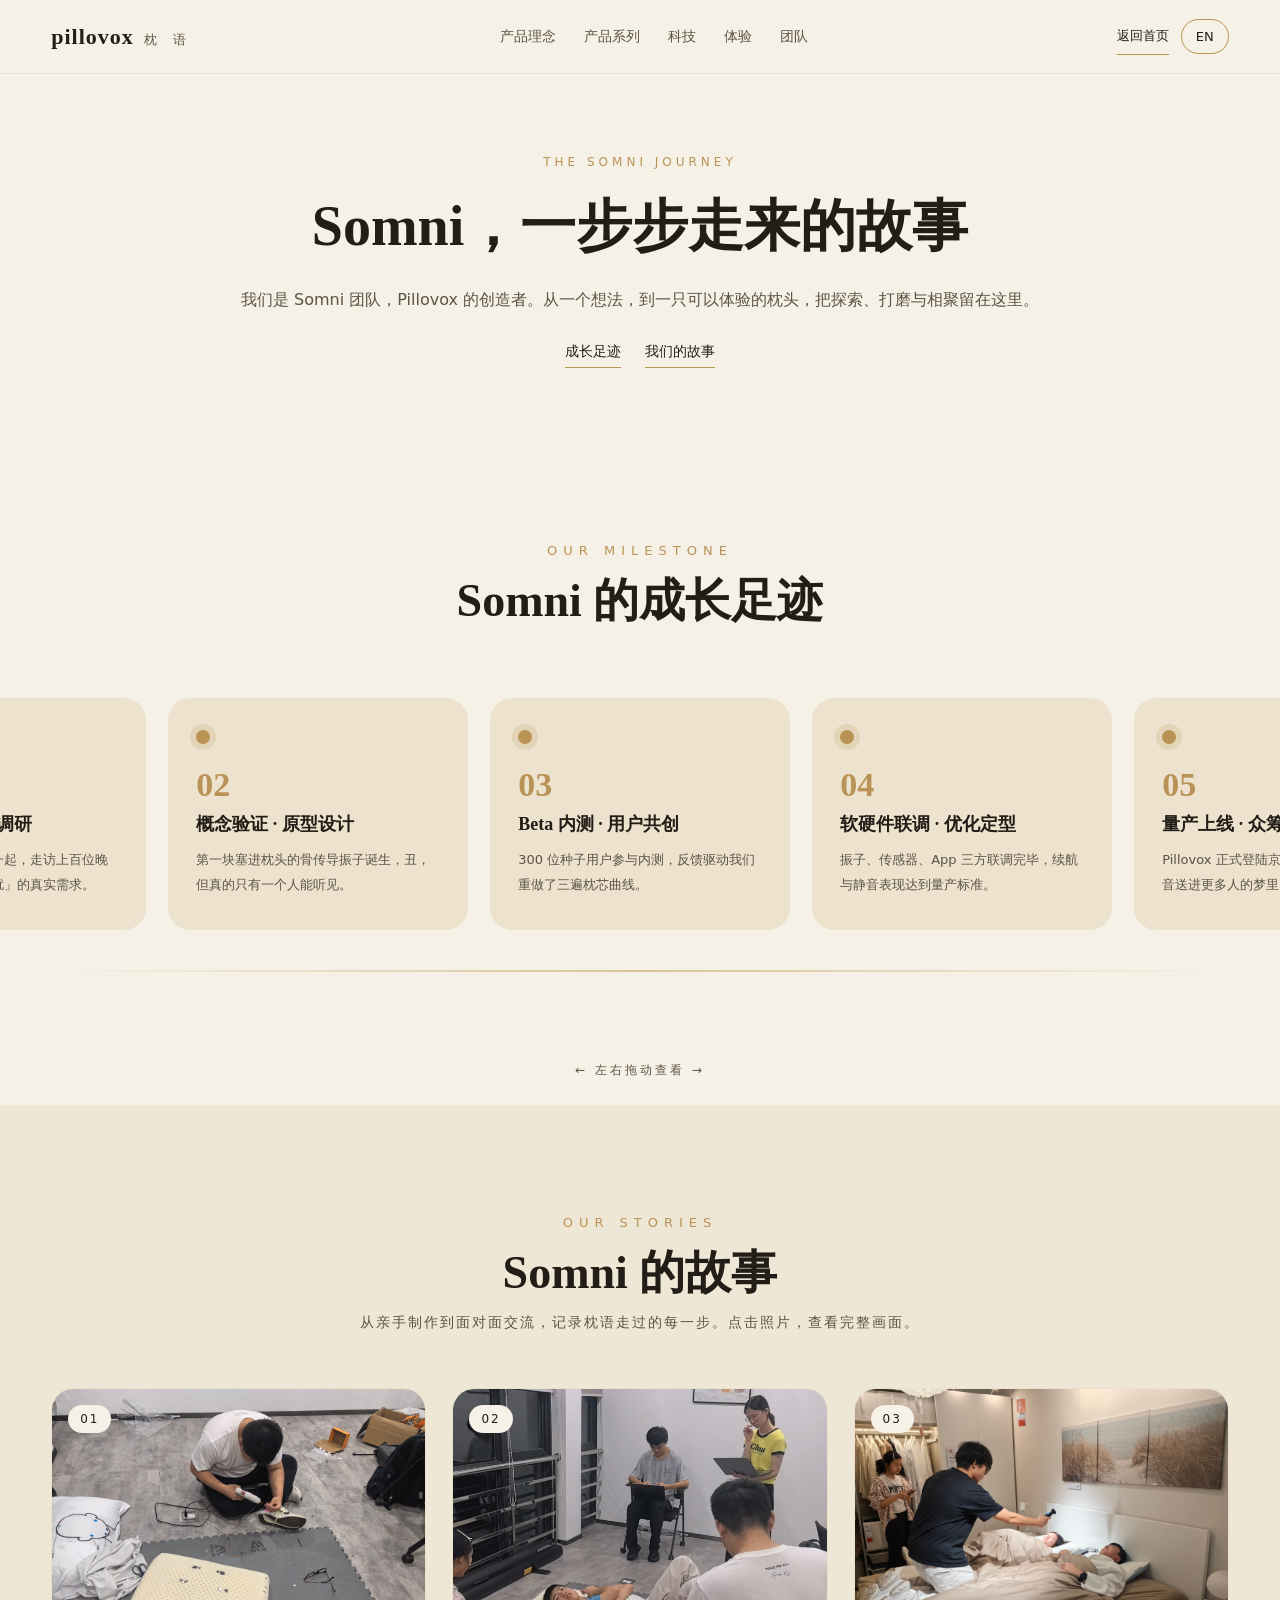
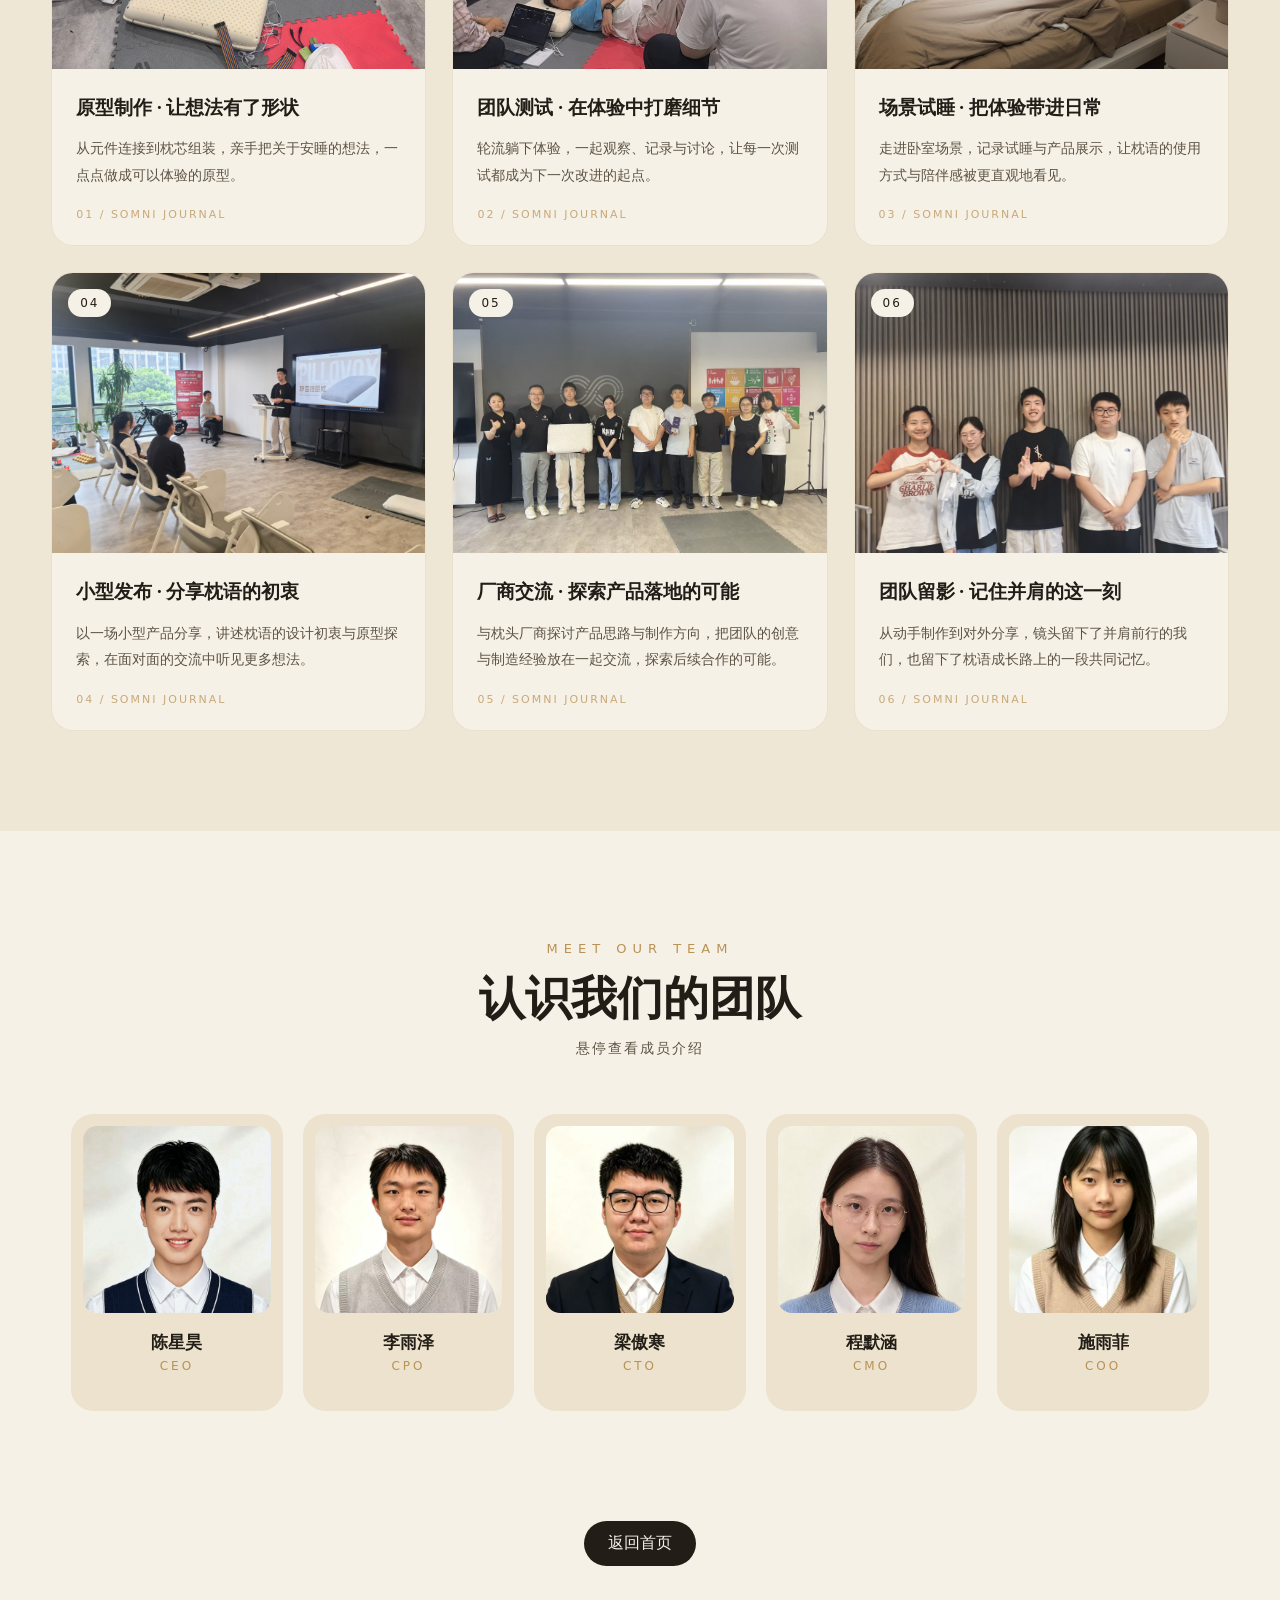
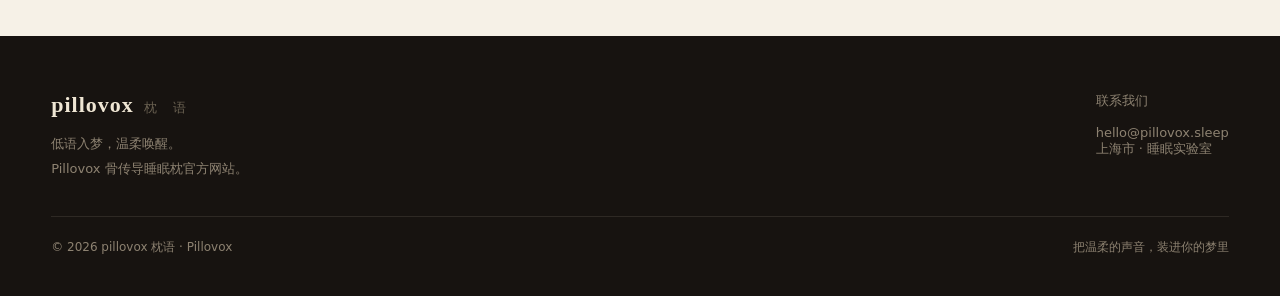
==== journey.html @ 97ce0f3c "Publish Pillovox product and team website" ====
<!DOCTYPE html>
<html lang="zh-CN"><head><meta charset="UTF-8"><meta name="viewport" content="width=device-width, initial-scale=1"><title>Somni 团队 · 团队故事</title><link rel="stylesheet" href="styles.css"></head>
<body class="journey-page" data-page="journey">
<nav id="nav"><a class="logo" href="index.html"><span class="en">pillovox</span><span class="cn">枕 语</span></a><div class="nav-links"><a href="index.html#brand">产品理念</a><a href="index.html#products">产品系列</a><a href="index.html#tech">科技</a><a href="index.html#steps">体验</a><a href="#team">团队</a></div><div class="nav-actions"><a class="journey-link" href="index.html">返回首页</a><button id="languageToggle" type="button" aria-label="Switch to English">EN</button></div></nav>
<main><header class="journey-intro"><div class="kicker">THE SOMNI JOURNEY</div><h1>Somni，一步步走来的故事</h1><p>我们是 Somni 团队，Pillovox 的创造者。从一个想法，到一只可以体验的枕头，把探索、打磨与相聚留在这里。</p><div class="journey-tabs"><a href="#milestones">成长足迹</a><a href="#story">我们的故事</a></div></header>
<section class="milestones" id="milestones">
  <div class="sec-head reveal">
    <div class="kicker">OUR MILESTONE</div>
    <h2>Somni 的成长足迹</h2>
  </div>
  <div class="ms-track" id="msTrack">
    <div class="ms-card reveal"><div class="dot"></div><div class="no">01</div><h3>团队成立 · 市场调研</h3><p>五个睡眠爱好者走到一起，走访上百位晚睡青年，验证「不打扰」的真实需求。</p></div>
    <div class="ms-card reveal d1"><div class="dot"></div><div class="no">02</div><h3>概念验证 · 原型设计</h3><p>第一块塞进枕头的骨传导振子诞生，丑，但真的只有一个人能听见。</p></div>
    <div class="ms-card reveal d2"><div class="dot"></div><div class="no">03</div><h3>Beta 内测 · 用户共创</h3><p>300 位种子用户参与内测，反馈驱动我们重做了三遍枕芯曲线。</p></div>
    <div class="ms-card reveal d3"><div class="dot"></div><div class="no">04</div><h3>软硬件联调 · 优化定型</h3><p>振子、传感器、App 三方联调完毕，续航与静音表现达到量产标准。</p></div>
    <div class="ms-card reveal d3"><div class="dot"></div><div class="no">05</div><h3>量产上线 · 众筹开启</h3><p>Pillovox 正式登陆京东众筹，把温柔的声音送进更多人的梦里。</p></div>
  </div>
  <div class="ms-line"></div>
  <div class="ms-hint">← 左右拖动查看 →</div>
</section>
<section class="story" id="story">
  <div class="sec-head reveal">
    <div class="kicker">OUR STORIES</div>
    <h2>Somni 的故事</h2>
    <div class="sub">从亲手制作到面对面交流，记录枕语走过的每一步。点击照片，查看完整画面。</div>
  </div>
  <div class="story-row"><figure class="story-card reveal" data-full="assets/stories/prototype.jpg" tabindex="0" role="button" aria-label="原型制作 · 让想法有了形状">
<div class="story-photo"><img src="assets/stories/prototype.jpg" alt="原型制作 · 让想法有了形状" loading="lazy" width="1200" height="900"><span class="story-number">01</span></div>
<figcaption><h3>原型制作 · 让想法有了形状</h3><p>从元件连接到枕芯组装，亲手把关于安睡的想法，一点点做成可以体验的原型。</p><small>01 / SOMNI JOURNAL</small></figcaption></figure>
<figure class="story-card reveal" data-full="assets/stories/testing.jpg" tabindex="0" role="button" aria-label="团队测试 · 在体验中打磨细节">
<div class="story-photo"><img src="assets/stories/testing.jpg" alt="团队测试 · 在体验中打磨细节" loading="lazy" width="1200" height="900"><span class="story-number">02</span></div>
<figcaption><h3>团队测试 · 在体验中打磨细节</h3><p>轮流躺下体验，一起观察、记录与讨论，让每一次测试都成为下一次改进的起点。</p><small>02 / SOMNI JOURNAL</small></figcaption></figure>
<figure class="story-card reveal" data-full="assets/stories/sleep-trial.jpg" tabindex="0" role="button" aria-label="场景试睡 · 把体验带进日常">
<div class="story-photo"><img src="assets/stories/sleep-trial.jpg" alt="场景试睡 · 把体验带进日常" loading="lazy" width="1200" height="900"><span class="story-number">03</span></div>
<figcaption><h3>场景试睡 · 把体验带进日常</h3><p>走进卧室场景，记录试睡与产品展示，让枕语的使用方式与陪伴感被更直观地看见。</p><small>03 / SOMNI JOURNAL</small></figcaption></figure>
<figure class="story-card reveal" data-full="assets/stories/showcase.jpg" tabindex="0" role="button" aria-label="小型发布 · 分享枕语的初衷">
<div class="story-photo"><img src="assets/stories/showcase.jpg" alt="小型发布 · 分享枕语的初衷" loading="lazy" width="1200" height="900"><span class="story-number">04</span></div>
<figcaption><h3>小型发布 · 分享枕语的初衷</h3><p>以一场小型产品分享，讲述枕语的设计初衷与原型探索，在面对面的交流中听见更多想法。</p><small>04 / SOMNI JOURNAL</small></figcaption></figure>
<figure class="story-card reveal" data-full="assets/stories/manufacturer.jpg" tabindex="0" role="button" aria-label="厂商交流 · 探索产品落地的可能">
<div class="story-photo"><img src="assets/stories/manufacturer.jpg" alt="厂商交流 · 探索产品落地的可能" loading="lazy" width="1200" height="900"><span class="story-number">05</span></div>
<figcaption><h3>厂商交流 · 探索产品落地的可能</h3><p>与枕头厂商探讨产品思路与制作方向，把团队的创意与制造经验放在一起交流，探索后续合作的可能。</p><small>05 / SOMNI JOURNAL</small></figcaption></figure>
<figure class="story-card reveal" data-full="assets/stories/together.jpg" tabindex="0" role="button" aria-label="团队留影 · 记住并肩的这一刻">
<div class="story-photo"><img src="assets/stories/together.jpg" alt="团队留影 · 记住并肩的这一刻" loading="lazy" width="1200" height="900"><span class="story-number">06</span></div>
<figcaption><h3>团队留影 · 记住并肩的这一刻</h3><p>从动手制作到对外分享，镜头留下了并肩前行的我们，也留下了枕语成长路上的一段共同记忆。</p><small>06 / SOMNI JOURNAL</small></figcaption></figure></div>
</section>
<section class="team" id="team">
  <div class="wrap">
    <div class="sec-head reveal">
      <div class="kicker">MEET OUR TEAM</div>
      <h2>认识我们的团队</h2>
      <div class="sub">悬停查看成员介绍</div>
    </div>
    <div class="team-grid">
      <div class="member reveal">
        <img class="avatar" src="assets/team/chen-xinghao.png" alt="陈星昊" width="400" height="400" loading="lazy">
        <h3>陈星昊</h3><div class="role">CEO</div>
        <div class="desc">连续创业者，资深「晚睡患者」。负责整体战略与融资，立志让全世界都能安心熬夜。</div>
      </div>
      <div class="member reveal d1">
        <img class="avatar" src="assets/team/li-yuze.jpg" alt="李雨泽" width="400" height="400" loading="lazy">
        <h3>李雨泽</h3><div class="role">CPO</div>
        <div class="desc">前声学实验室研究员，主导骨传导方案与产品结构，坚信「听不见的技术才是好技术」。</div>
      </div>
      <div class="member reveal d2">
        <img class="avatar" src="assets/team/liang-aohan.jpg" alt="梁傲寒" width="400" height="400" loading="lazy">
        <h3>梁傲寒</h3><div class="role">CTO</div>
        <div class="desc">全栈工程师，一人扛起初代 App 与嵌入式固件，把蓝牙延迟压进了 40ms。</div>
      </div>
      <div class="member reveal d2">
        <img class="avatar" src="assets/team/cheng-mohan.jpg" alt="程默涵" width="400" height="400" loading="lazy">
        <h3>程默涵</h3><div class="role">CMO</div>
        <div class="desc">品牌与增长负责人，擅长用故事打动人——「把温柔的声音装进你的梦里」就出自她手。</div>
      </div>
      <div class="member reveal d3">
        <img class="avatar" src="assets/team/shi-yufei.jpg" alt="施雨菲" width="400" height="400" loading="lazy">
        <h3>施雨菲</h3><div class="role">COO</div>
        <div class="desc">供应链老兵，负责量产与品控，确保每一只枕头都带着同样的温柔出厂。</div>
      </div>
    </div>
  </div>
</section>
<div class="journey-back"><a href="index.html">返回首页</a></div></main><footer>
  <div class="foot-grid">
    <div>
      <div class="logo"><span class="en">pillovox</span><span class="cn" style="color:#6b6252">枕 语</span></div>
      <p style="margin-top:14px;max-width:320px;line-height:1.9">低语入梦，温柔唤醒。<br>Pillovox 骨传导睡眠枕官方网站。</p>
    </div>
    <div>
      <p>联系我们<br><br>hello@pillovox.sleep<br>上海市 · 睡眠实验室</p>
    </div>
  </div>
  <div class="bar">
    <span>© 2026 pillovox 枕语 · Pillovox</span>
    <span>把温柔的声音，装进你的梦里</span>
  </div>
</footer><div class="lightbox" id="lightbox">
  <img id="lbImg" src="" alt="">
  <button class="close" id="lbClose">&times;</button>
</div>
<script src="journey.js"></script><script src="i18n.js"></script></body></html>
---- styles.css ----
:root{
  --cream:#f6f1e7;
  --cream-2:#efe7d6;
  --card:#ece2cd;
  --ink:#221d16;
  --ink-soft:#5c5344;
  --gold:#b99256;
  --gold-soft:#d8c39a;
  --radius:22px;
}
*{margin:0;padding:0;box-sizing:border-box}
html{scroll-behavior:smooth}
body{
  font-family:system-ui,'PingFang SC','Microsoft YaHei',sans-serif;
  background:var(--cream);
  color:var(--ink);
  overflow-x:hidden;
}
h1,h2,h3,.serif{font-family:'Noto Serif CJK SC','Songti SC',SimSun,Georgia,serif}
img{display:block;max-width:100%}
a{color:inherit;text-decoration:none}
button{font-family:inherit;cursor:pointer;border:none;background:none}

/* ---------- Nav ---------- */
nav{
  position:fixed;top:0;left:0;right:0;z-index:100;
  display:flex;align-items:center;justify-content:space-between;
  padding:18px 4vw;
  transition:background .4s,box-shadow .4s,padding .4s;
}
nav.scrolled{
  background:rgba(246,241,231,.85);
  backdrop-filter:blur(14px);
  box-shadow:0 1px 0 rgba(34,29,22,.08);
  padding:12px 4vw;
}
.logo{display:flex;align-items:baseline;gap:10px}
.logo .en{font-family:'Noto Serif CJK SC','Songti SC',SimSun,Georgia,serif;font-weight:900;font-size:22px;letter-spacing:1px}
.logo .cn{font-size:13px;color:var(--ink-soft);letter-spacing:6px}
.nav-links{display:flex;gap:28px;font-size:14px}
.nav-links a{position:relative;padding:4px 0;color:var(--ink-soft);transition:color .3s}
.nav-links a::after{
  content:"";position:absolute;left:0;bottom:0;height:2px;width:0;
  background:var(--gold);transition:width .3s;
}
.nav-links a:hover,.nav-links a.active{color:var(--ink)}
.nav-links a:hover::after,.nav-links a.active::after{width:100%}
.nav-cta{
  background:var(--ink);color:var(--cream);font-size:13px;
  padding:10px 22px;border-radius:999px;transition:background .3s,transform .3s;
}
.nav-cta:hover{background:var(--gold);transform:translateY(-2px)}
@media(max-width:860px){.nav-links{display:none}}

/* ---------- Hero ---------- */
.hero{position:relative;height:100vh;min-height:600px;overflow:hidden}
.hero-media{position:absolute;inset:0}
.hero-media img{
  width:100%;height:100%;object-fit:cover;
  animation:kenburns 22s ease-in-out infinite alternate;
}
@keyframes kenburns{
  from{transform:scale(1) translate(0,0)}
  to{transform:scale(1.12) translate(-2%,2%)}
}
.hero::after{
  content:"";position:absolute;inset:0;
  background:linear-gradient(180deg,rgba(20,15,10,.35) 0%,rgba(20,15,10,.05) 40%,rgba(20,15,10,.55) 100%);
}
.hero-copy{
  position:absolute;left:6vw;right:6vw;bottom:14vh;z-index:2;color:#fff;max-width:640px;
}
.hero-slogan{
  position:absolute;left:0;bottom:0;width:100%;
  opacity:0;transform:translateY(24px);
  transition:opacity 1.2s ease,transform 1.2s ease;
  pointer-events:none;
}
.hero-slogan.show{opacity:1;transform:translateY(0)}
.hero-slogan h1{
  font-size:clamp(26px,6.5vw,68px);font-weight:900;line-height:1.3;
  text-shadow:0 4px 30px rgba(0,0,0,.4);
  word-break:keep-all;white-space:nowrap;
}
.hero-slogan p{
  margin-top:14px;font-size:clamp(11px,2.4vw,18px);letter-spacing:2px;opacity:.85;
  word-break:keep-all;
}
@media(max-width:560px){
  .hero-slogan h1{white-space:normal;font-size:clamp(24px,8.5vw,40px)}
}
.hero-dots{position:absolute;left:6vw;bottom:9vh;z-index:2;display:flex;gap:10px}
.hero-dots span{width:34px;height:3px;background:rgba(255,255,255,.35);border-radius:2px;transition:background .4s}
.hero-dots span.on{background:#fff}
.scroll-hint{
  position:absolute;right:5vw;bottom:6vh;z-index:2;color:#fff;font-size:12px;
  letter-spacing:3px;display:flex;align-items:center;gap:10px;opacity:.85;
}
.scroll-hint::after{
  content:"";width:10px;height:10px;border-right:1.5px solid #fff;border-bottom:1.5px solid #fff;
  transform:rotate(45deg);animation:bob 2s ease-in-out infinite;
}
@keyframes bob{0%,100%{transform:rotate(45deg) translate(0,0)}50%{transform:rotate(45deg) translate(4px,4px)}}

/* ---------- Section shell ---------- */
section{position:relative}
.wrap{max-width:1240px;margin:0 auto;padding:0 4vw}
.sec-head{text-align:center;padding:110px 0 56px}
.sec-head .kicker{font-size:13px;letter-spacing:6px;color:var(--gold);text-transform:uppercase}
.sec-head h2{font-size:clamp(28px,3.6vw,46px);font-weight:900;margin-top:12px}
.sec-head .sub{font-size:14px;color:var(--ink-soft);margin-top:10px;letter-spacing:2px}

/* reveal */
.reveal{opacity:0;transform:translateY(36px);transition:opacity .9s ease,transform .9s cubic-bezier(.22,1,.36,1)}
.reveal.in{opacity:1;transform:translateY(0)}
.reveal.d1{transition-delay:.12s}.reveal.d2{transition-delay:.24s}.reveal.d3{transition-delay:.36s}

/* ---------- Brand ---------- */
.brand{background:linear-gradient(180deg,var(--cream) 0%,var(--cream-2) 100%)}
.brand-grid{display:grid;grid-template-columns:1.1fr .9fr;gap:60px;align-items:center;padding-bottom:110px}
.brand-title h2{font-size:clamp(30px,4vw,52px);font-weight:900;line-height:1.3}
.brand-title .en-sub{color:var(--gold);letter-spacing:3px;font-size:14px;margin-top:14px}
.type-box{
  margin-top:38px;background:var(--card);border-radius:var(--radius);
  padding:34px 36px;min-height:210px;position:relative;overflow:hidden;
}
.type-box::before{content:"PILLOVOX";position:absolute;right:-10px;bottom:-28px;font-family:'Noto Serif CJK SC','Songti SC',SimSun,Georgia,serif;font-size:110px;font-weight:900;color:rgba(185,146,86,.12);letter-spacing:4px}
.type-cursor{display:inline-block;width:2px;height:1.1em;background:var(--gold);vertical-align:-2px;animation:blink 1s steps(1) infinite}
@keyframes blink{50%{opacity:0}}
.type-text{font-size:16px;line-height:2;color:var(--ink-soft);white-space:pre-wrap}
.film-card{
  background:#171310;color:#efe6d4;border-radius:var(--radius);
  padding:44px 40px;position:relative;overflow:hidden;cursor:pointer;
  transition:transform .5s cubic-bezier(.22,1,.36,1),box-shadow .5s;
}
.film-card:hover{transform:translateY(-8px);box-shadow:0 30px 60px -20px rgba(23,19,16,.45)}
.film-card .tag{font-size:12px;letter-spacing:4px;color:var(--gold-soft)}
.film-card h3{font-size:26px;margin-top:12px}
.film-card p{font-size:14px;line-height:2;color:#b7ab97;margin-top:16px;max-height:0;opacity:0;overflow:hidden;transition:max-height .6s ease,opacity .6s ease,margin .6s}
.film-card.open p{max-height:260px;opacity:1}
.film-card .more{
  margin-top:26px;display:inline-flex;align-items:center;gap:10px;font-size:13px;color:var(--gold-soft);letter-spacing:2px;
}
.film-card .play{
  width:64px;height:64px;border-radius:50%;border:1px solid rgba(239,230,212,.4);
  display:grid;place-items:center;margin-top:30px;transition:background .4s,transform .4s;
}
.film-card:hover .play{background:rgba(185,146,86,.25);transform:scale(1.08)}
.film-card .play svg{margin-left:4px}
@media(max-width:900px){.brand-grid{grid-template-columns:1fr}}

/* ---------- Products ---------- */
.products{background:var(--cream-2)}
.prod-grid{display:grid;grid-template-columns:repeat(3,1fr);gap:26px;padding-bottom:110px}
.prod-card{
  background:#171310;color:#efe6d4;border-radius:var(--radius);
  padding:36px 32px 32px;cursor:pointer;position:relative;overflow:hidden;
  transition:transform .5s cubic-bezier(.22,1,.36,1),box-shadow .5s;
}
.prod-card::after{
  content:"";position:absolute;inset:0;
  background:radial-gradient(600px circle at var(--mx,50%) var(--my,50%),rgba(185,146,86,.18),transparent 45%);
  opacity:0;transition:opacity .4s;pointer-events:none;
}
.prod-card:hover::after{opacity:1}
.prod-card:hover{transform:translateY(-10px);box-shadow:0 34px 60px -24px rgba(23,19,16,.5)}
.prod-card .idx{font-family:'Noto Serif CJK SC','Songti SC',SimSun,Georgia,serif;color:var(--gold-soft);font-size:14px;letter-spacing:3px}
.prod-card .icon{width:52px;height:52px;margin:26px 0 20px;color:var(--gold-soft)}
.prod-card h3{font-size:22px}
.prod-card .en{font-size:12px;color:#8d8271;letter-spacing:2px;margin-top:6px}
.prod-card p{font-size:14px;line-height:1.9;color:#b7ab97;margin-top:18px}
.prod-card .go{
  margin-top:26px;display:inline-flex;gap:8px;align-items:center;
  font-size:13px;color:var(--gold-soft);letter-spacing:2px;
}
.prod-card .go svg{transition:transform .3s}
.prod-card:hover .go svg{transform:translateX(6px)}
@media(max-width:900px){.prod-grid{grid-template-columns:1fr}}

/* ---------- Tech / exploded ---------- */
.tech{background:var(--cream)}
.tech-grid{display:grid;grid-template-columns:1fr 1fr;gap:56px;align-items:center;padding-bottom:110px}
.tech-figure{position:relative}
.tech-figure img{border-radius:var(--radius);box-shadow:0 40px 80px -30px rgba(23,19,16,.35)}
.hotspot{
  position:absolute;width:30px;height:30px;border-radius:50%;
  background:rgba(255,255,255,.92);border:2px solid var(--gold);
  display:grid;place-items:center;color:var(--ink);font-size:13px;font-weight:700;
  cursor:pointer;transform:translate(-50%,-50%);
  transition:transform .3s,background .3s;
  animation:pulse 2.4s ease-out infinite;
}
@keyframes pulse{
  0%{box-shadow:0 0 0 0 rgba(185,146,86,.55)}
  70%{box-shadow:0 0 0 16px rgba(185,146,86,0)}
  100%{box-shadow:0 0 0 0 rgba(185,146,86,0)}
}
.hotspot:hover{transform:translate(-50%,-50%) scale(1.18)}
.hotspot.on{background:var(--gold);color:#fff}
.tech-figure .layer-tag{
  position:absolute;background:rgba(23,19,16,.78);color:#efe6d4;font-size:12px;
  padding:6px 14px;border-radius:999px;letter-spacing:1px;backdrop-filter:blur(4px);
}
.tech-panel{background:var(--card);border-radius:var(--radius);padding:44px 42px;min-height:340px}
.tech-panel .no{font-family:'Noto Serif CJK SC','Songti SC',SimSun,Georgia,serif;font-size:15px;color:var(--gold);letter-spacing:3px}
.tech-panel h3{font-size:clamp(24px,2.6vw,34px);margin-top:10px}
.tech-panel .en{color:var(--ink-soft);font-size:13px;letter-spacing:2px;margin-top:6px}
.tech-panel p{margin-top:22px;font-size:15px;line-height:2.1;color:var(--ink-soft)}
.tech-tabs{display:flex;gap:10px;margin-top:30px;flex-wrap:wrap}
.tech-tabs button{
  padding:9px 18px;border-radius:999px;font-size:13px;
  border:1px solid rgba(34,29,22,.2);color:var(--ink-soft);transition:all .3s;
}
.tech-tabs button.on{background:var(--ink);color:var(--cream);border-color:var(--ink)}
@media(max-width:900px){.tech-grid{grid-template-columns:1fr}}

/* ---------- Steps ---------- */
.steps{background:var(--cream-2)}
.steps-layout{display:grid;grid-template-columns:1.05fr .95fr;gap:56px;align-items:start;padding-bottom:110px}
.step-list{display:flex;flex-direction:column;gap:14px}
.step-item{
  display:flex;gap:22px;align-items:flex-start;background:var(--cream);
  border:1px solid transparent;border-radius:18px;padding:24px 26px;cursor:pointer;
  transition:border-color .3s,background .3s,transform .3s;
}
.step-item:hover{transform:translateX(6px)}
.step-item.on{border-color:var(--gold);background:#fbf7ee}
.step-item .num{
  flex:none;width:46px;height:46px;border-radius:50%;
  border:1.5px solid var(--gold);color:var(--gold);
  display:grid;place-items:center;font-family:'Noto Serif CJK SC','Songti SC',SimSun,Georgia,serif;font-weight:700;
  transition:background .3s,color .3s;
}
.step-item.on .num{background:var(--gold);color:#fff}
.step-item h3{font-size:18px}
.step-item p{font-size:13.5px;color:var(--ink-soft);line-height:1.9;margin-top:6px}
.step-sub{margin-top:10px;display:flex;flex-direction:column;gap:6px}
.step-sub span{
  font-size:12.5px;color:var(--gold);letter-spacing:1px;
  padding-left:14px;position:relative;
}
.step-sub span::before{content:"";position:absolute;left:0;top:.5em;width:6px;height:1.5px;background:var(--gold)}

/* device panel */
.device{
  background:#171310;border-radius:var(--radius);padding:40px 36px;color:#efe6d4;
  position:sticky;top:110px;
}
.device .cap{font-size:12px;letter-spacing:4px;color:var(--gold-soft)}
.device h3{font-size:22px;margin-top:10px}
.device-body{
  margin-top:28px;background:linear-gradient(145deg,#3a332b,#211c16);
  border-radius:14px;padding:26px;display:flex;align-items:center;gap:18px;flex-wrap:wrap;
  border:1px solid rgba(239,230,212,.08);
}
.d-btn{
  width:56px;height:56px;border-radius:50%;background:#2b251e;
  border:1px solid rgba(239,230,212,.14);color:#d8c39a;font-size:12px;
  display:grid;place-items:center;transition:all .25s;position:relative;
}
.d-btn:hover{background:var(--gold);color:#fff;transform:translateY(-3px)}
.d-btn.lit{background:var(--gold);color:#fff;box-shadow:0 0 22px rgba(185,146,86,.55)}
.d-readout{
  margin-top:22px;font-size:13px;color:#b7ab97;min-height:44px;line-height:1.8;
  border-top:1px dashed rgba(239,230,212,.15);padding-top:16px;
}
.d-readout b{color:var(--gold-soft)}
@media(max-width:900px){.steps-layout{grid-template-columns:1fr}.device{position:static}}

/* ---------- Care ---------- */
.care{position:relative;min-height:88vh;display:flex;align-items:center;overflow:hidden}
.care img{position:absolute;inset:0;width:100%;height:100%;object-fit:cover}
.care::after{content:"";position:absolute;inset:0;background:linear-gradient(90deg,rgba(20,15,10,.72) 0%,rgba(20,15,10,.25) 60%,transparent)}
.care-copy{position:relative;z-index:2;color:#fff;max-width:620px;padding:14vh 4vw}
.care-copy h2{font-size:clamp(30px,4vw,52px);font-weight:900;line-height:1.35}
.care-copy .en{margin-top:12px;font-size:13px;letter-spacing:4px;opacity:.8}
.care-chips{display:flex;gap:16px;margin-top:44px;flex-wrap:wrap}
.chip{
  background:rgba(255,255,255,.1);border:1px solid rgba(255,255,255,.3);
  backdrop-filter:blur(10px);border-radius:16px;padding:18px 22px;max-width:250px;
  transition:background .4s,transform .4s;cursor:default;
}
.chip:hover{background:rgba(255,255,255,.2);transform:translateY(-6px)}
.chip h4{font-size:16px}
.chip p{font-size:12.5px;line-height:1.8;opacity:.85;margin-top:8px}

/* ---------- Milestones ---------- */
.milestones{background:var(--cream);overflow:hidden}
.ms-track{
  display:flex;gap:22px;overflow-x:auto;padding:10px 4vw 40px;
  scroll-snap-type:x mandatory;cursor:grab;scrollbar-width:none;
}
.ms-track::-webkit-scrollbar{display:none}
.ms-track.dragging{cursor:grabbing;scroll-snap-type:none}
.ms-card{
  flex:none;width:300px;scroll-snap-align:center;
  background:var(--card);border-radius:var(--radius);padding:32px 28px;
  position:relative;transition:transform .4s;
}
.ms-card:hover{transform:translateY(-8px)}
.ms-card .dot{
  width:14px;height:14px;border-radius:50%;background:var(--gold);
  box-shadow:0 0 0 6px rgba(185,146,86,.18);margin-bottom:22px;
}
.ms-card .no{font-family:'Noto Serif CJK SC','Songti SC',SimSun,Georgia,serif;font-size:34px;font-weight:900;color:var(--gold)}
.ms-card h3{font-size:18px;margin-top:8px}
.ms-card p{font-size:13px;color:var(--ink-soft);line-height:1.9;margin-top:12px}
.ms-line{
  height:2px;background:linear-gradient(90deg,transparent,var(--gold-soft),transparent);
  margin:0 4vw 90px;border-radius:2px;
}
.ms-hint{text-align:center;font-size:12px;color:var(--ink-soft);letter-spacing:3px;padding-bottom:26px}

/* ---------- Story gallery ---------- */
.story{background:var(--cream-2)}
.story-row{
  display:flex;gap:22px;overflow-x:auto;padding:0 4vw 100px;
  scroll-snap-type:x mandatory;scrollbar-width:none;
}
.story-row::-webkit-scrollbar{display:none}
.story-card{
  flex:none;width:min(430px,80vw);scroll-snap-align:center;
  border-radius:var(--radius);overflow:hidden;position:relative;cursor:pointer;
}
.story-card img{width:100%;height:300px;object-fit:cover;transition:transform .8s cubic-bezier(.22,1,.36,1)}
.story-card:hover img{transform:scale(1.07)}
.story-card figcaption{
  position:absolute;left:0;right:0;bottom:0;padding:40px 24px 18px;
  background:linear-gradient(transparent,rgba(20,15,10,.75));
  color:#fff;font-size:14px;letter-spacing:1px;
}
.story-card figcaption small{display:block;font-size:11px;opacity:.75;letter-spacing:3px;margin-top:4px}

/* lightbox */
.lightbox{
  position:fixed;inset:0;z-index:200;background:rgba(15,12,9,.9);
  display:grid;place-items:center;opacity:0;pointer-events:none;transition:opacity .4s;
}
.lightbox.on{opacity:1;pointer-events:auto}
.lightbox img{max-width:88vw;max-height:84vh;border-radius:14px}
.lightbox .close{
  position:absolute;top:26px;right:32px;color:#fff;font-size:32px;line-height:1;
}

/* ---------- Team ---------- */
.team{background:var(--cream)}
.team-grid{display:grid;grid-template-columns:repeat(5,1fr);gap:20px;padding-bottom:110px}
.member{
  background:var(--card);border-radius:var(--radius);padding:34px 18px 28px;text-align:center;
  transition:transform .4s,box-shadow .4s;position:relative;
}
.member:hover{transform:translateY(-8px);box-shadow:0 26px 46px -22px rgba(23,19,16,.35)}
.avatar{
  width:88px;height:88px;border-radius:50%;margin:0 auto;
  display:grid;place-items:center;font-family:'Noto Serif CJK SC','Songti SC',SimSun,Georgia,serif;
  font-size:28px;font-weight:900;color:#fff;
  box-shadow:inset 0 -8px 16px rgba(0,0,0,.15);
}
.member h3{font-size:17px;margin-top:18px}
.member .role{font-size:12px;color:var(--gold);letter-spacing:3px;margin-top:5px}
.member .desc{
  font-size:12px;color:var(--ink-soft);line-height:1.8;margin-top:12px;
  max-height:0;opacity:0;overflow:hidden;transition:max-height .5s,opacity .5s,margin .5s;
}
.member:hover .desc{max-height:140px;opacity:1;margin-top:14px}
@media(max-width:1000px){.team-grid{grid-template-columns:repeat(3,1fr)}}
@media(max-width:640px){.team-grid{grid-template-columns:repeat(2,1fr)}}

/* ---------- CTA ---------- */
.cta{
  position:relative;padding:130px 0;overflow:hidden;
  background:url('assets/hero-sleep.png') center/cover fixed;
}
.cta::before{content:"";position:absolute;inset:0;background:rgba(20,15,10,.55)}
.cta .wrap{position:relative;z-index:2;text-align:center;color:#fff}
.cta h2{font-size:clamp(28px,3.8vw,48px);font-weight:900}
.cta .en{margin-top:10px;font-size:13px;letter-spacing:5px;opacity:.85}
.cta-cards{display:flex;gap:22px;justify-content:center;margin-top:52px;flex-wrap:wrap}
.cta-card{
  background:rgba(255,255,255,.94);color:var(--ink);
  border-radius:18px;padding:28px 44px;min-width:260px;text-align:center;
  transition:transform .4s,box-shadow .4s;cursor:pointer;
}
.cta-card:hover{transform:translateY(-8px);box-shadow:0 30px 50px -18px rgba(0,0,0,.5)}
.cta-card .t{font-family:'Noto Serif CJK SC','Songti SC',SimSun,Georgia,serif;font-size:20px;font-weight:700}
.cta-card .s{font-size:12px;color:var(--ink-soft);margin-top:8px;letter-spacing:2px}
.cta-card.dark{background:#171310;color:#efe6d4}
.cta-card.dark .s{color:#b7ab97}

/* ---------- Footer ---------- */
footer{background:#171310;color:#8d8271;padding:56px 4vw 40px;font-size:13px}
.foot-grid{max-width:1240px;margin:0 auto;display:flex;justify-content:space-between;gap:30px;flex-wrap:wrap}
footer .logo .en{color:#efe6d4}
footer .bar{max-width:1240px;margin:34px auto 0;border-top:1px solid rgba(239,230,212,.1);padding-top:22px;display:flex;justify-content:space-between;flex-wrap:wrap;gap:10px;font-size:12px}

/* ---------- Modal ---------- */
.modal{
  position:fixed;inset:0;z-index:200;display:grid;place-items:center;
  opacity:0;pointer-events:none;transition:opacity .35s;
}
.modal.on{opacity:1;pointer-events:auto}
.modal-bg{position:absolute;inset:0;background:rgba(15,12,9,.65);backdrop-filter:blur(6px)}
.modal-box{
  position:relative;background:var(--cream);border-radius:26px;max-width:760px;width:92vw;
  max-height:86vh;overflow:auto;padding:52px 50px;
  transform:translateY(30px) scale(.97);transition:transform .4s cubic-bezier(.22,1,.36,1);
}
.modal.on .modal-box{transform:translateY(0) scale(1)}
.modal-box .k{font-size:12px;letter-spacing:5px;color:var(--gold)}
.modal-box h3{font-size:30px;margin-top:10px}
.modal-box .m-en{font-size:13px;color:var(--ink-soft);letter-spacing:2px;margin-top:6px}
.modal-box img{border-radius:16px;margin-top:26px}
.modal-box p{font-size:14.5px;line-height:2.1;color:var(--ink-soft);margin-top:24px}
.m-feats{display:grid;grid-template-columns:1fr 1fr;gap:12px;margin-top:26px}
.m-feats div{background:var(--card);border-radius:12px;padding:16px 18px;font-size:13.5px}
.m-feats div b{display:block;font-size:14px;margin-bottom:4px}
.modal .close{position:absolute;top:18px;right:24px;font-size:30px;color:var(--ink-soft)}
.modal .close:hover{color:var(--ink)}
@media(max-width:640px){.m-feats{grid-template-columns:1fr}.modal-box{padding:38px 26px}}
.nav-actions{display:flex;align-items:center;gap:12px}#languageToggle{border:1px solid var(--gold);border-radius:999px;padding:9px 14px;background:var(--cream);color:var(--ink);font-size:13px;min-width:48px}#languageToggle:focus-visible{outline:2px solid var(--ink);outline-offset:4px}html[lang="en"] .hero-copy{max-width:850px}html[lang="en"] .hero-slogan h1{font-size:clamp(32px,5vw,68px)}html[lang="en"] .d-btn{font-size:11px;overflow-wrap:anywhere}@media(max-width:480px){nav{padding-left:4vw;padding-right:4vw}.logo{gap:4px}.logo .cn{letter-spacing:2px}.nav-actions{gap:6px}.nav-cta{padding:10px 12px}}
.member{padding:12px 12px 26px}.member img.avatar{width:100%;height:auto;aspect-ratio:1;object-fit:cover;object-position:center;border-radius:14px;box-shadow:none}.member .desc{padding:0 6px}@media(hover:none){.member .desc{max-height:none;opacity:1;margin-top:14px}}
.story{scroll-margin-top:80px}.story-row{display:grid;grid-template-columns:repeat(3,minmax(0,1fr));overflow:visible;max-width:1320px;margin:auto;gap:26px;padding:0 4vw 100px}.story-card{width:auto;background:var(--cream);border:1px solid rgba(185,146,86,.18);transition:box-shadow .3s}.story-card:focus-visible{outline:3px solid var(--gold);outline-offset:5px}.story-photo{position:relative;overflow:hidden}.story-card img{height:auto;aspect-ratio:4/3}.story-number{position:absolute;top:16px;left:16px;background:var(--cream);border-radius:999px;padding:7px 12px;font-size:12px;letter-spacing:2px;color:var(--ink)}.story-card figcaption{position:static;background:none;color:var(--ink);padding:24px;letter-spacing:0}.story-card figcaption h3{font-size:19px;line-height:1.6}.story-card figcaption p{font-size:14px;line-height:1.9;color:var(--ink-soft);margin:12px 0 20px}.story-card figcaption small{color:var(--gold);letter-spacing:2px}.story-card:hover{box-shadow:0 16px 36px -24px rgba(34,29,22,.4)}@media(max-width:1000px){.story-row{grid-template-columns:repeat(2,minmax(0,1fr))}}@media(max-width:600px){.story-row{grid-template-columns:1fr;gap:24px}}

.journey-link{font-size:13px;color:var(--ink);white-space:nowrap;padding:9px 0;border-bottom:1px solid var(--gold)}.journey-page nav{background:var(--cream);box-shadow:0 1px 0 rgba(34,29,22,.08)}.journey-intro{padding:155px 6vw 65px;max-width:1000px;margin:auto;text-align:center}.journey-intro .kicker{color:var(--gold);letter-spacing:4px;font-size:12px}.journey-intro h1{font-size:clamp(32px,5vw,56px);margin:20px 0}.journey-intro p{color:var(--ink-soft);line-height:1.9}.journey-tabs{display:flex;justify-content:center;gap:24px;margin-top:28px;font-size:14px}.journey-tabs a{padding-bottom:6px;border-bottom:1px solid var(--gold)}#milestones{scroll-margin-top:95px}.journey-back{text-align:center;padding:0 24px 70px}.journey-back a{display:inline-block;padding:12px 24px;background:var(--ink);color:var(--cream);border-radius:999px}@media(max-width:480px){.nav-actions{gap:8px}.journey-link{font-size:12px}.nav-actions .nav-cta{display:none}.journey-intro{padding-top:125px}}

/* Primary entry to the separate team page. */
a.journey-link[href="journey.html"]{display:inline-flex;align-items:center;justify-content:center;gap:8px;padding:11px 20px;border:1px solid #b99256;border-radius:999px;background:#b99256;color:#221d16;font-weight:700;line-height:1.2;box-shadow:0 5px 16px rgba(70,47,15,.18);transition:background .2s,transform .2s,box-shadow .2s}
a.journey-link[href="journey.html"]::after{content:'↗';font-size:16px}
a.journey-link[href="journey.html"]:hover{background:#d8c39a;transform:translateY(-2px);box-shadow:0 7px 20px rgba(70,47,15,.25)}
a.journey-link[href="journey.html"]:focus-visible{outline:3px solid var(--ink);outline-offset:4px}
@media(max-width:480px){a.journey-link[href="journey.html"]{padding:10px 13px;font-size:12px}}
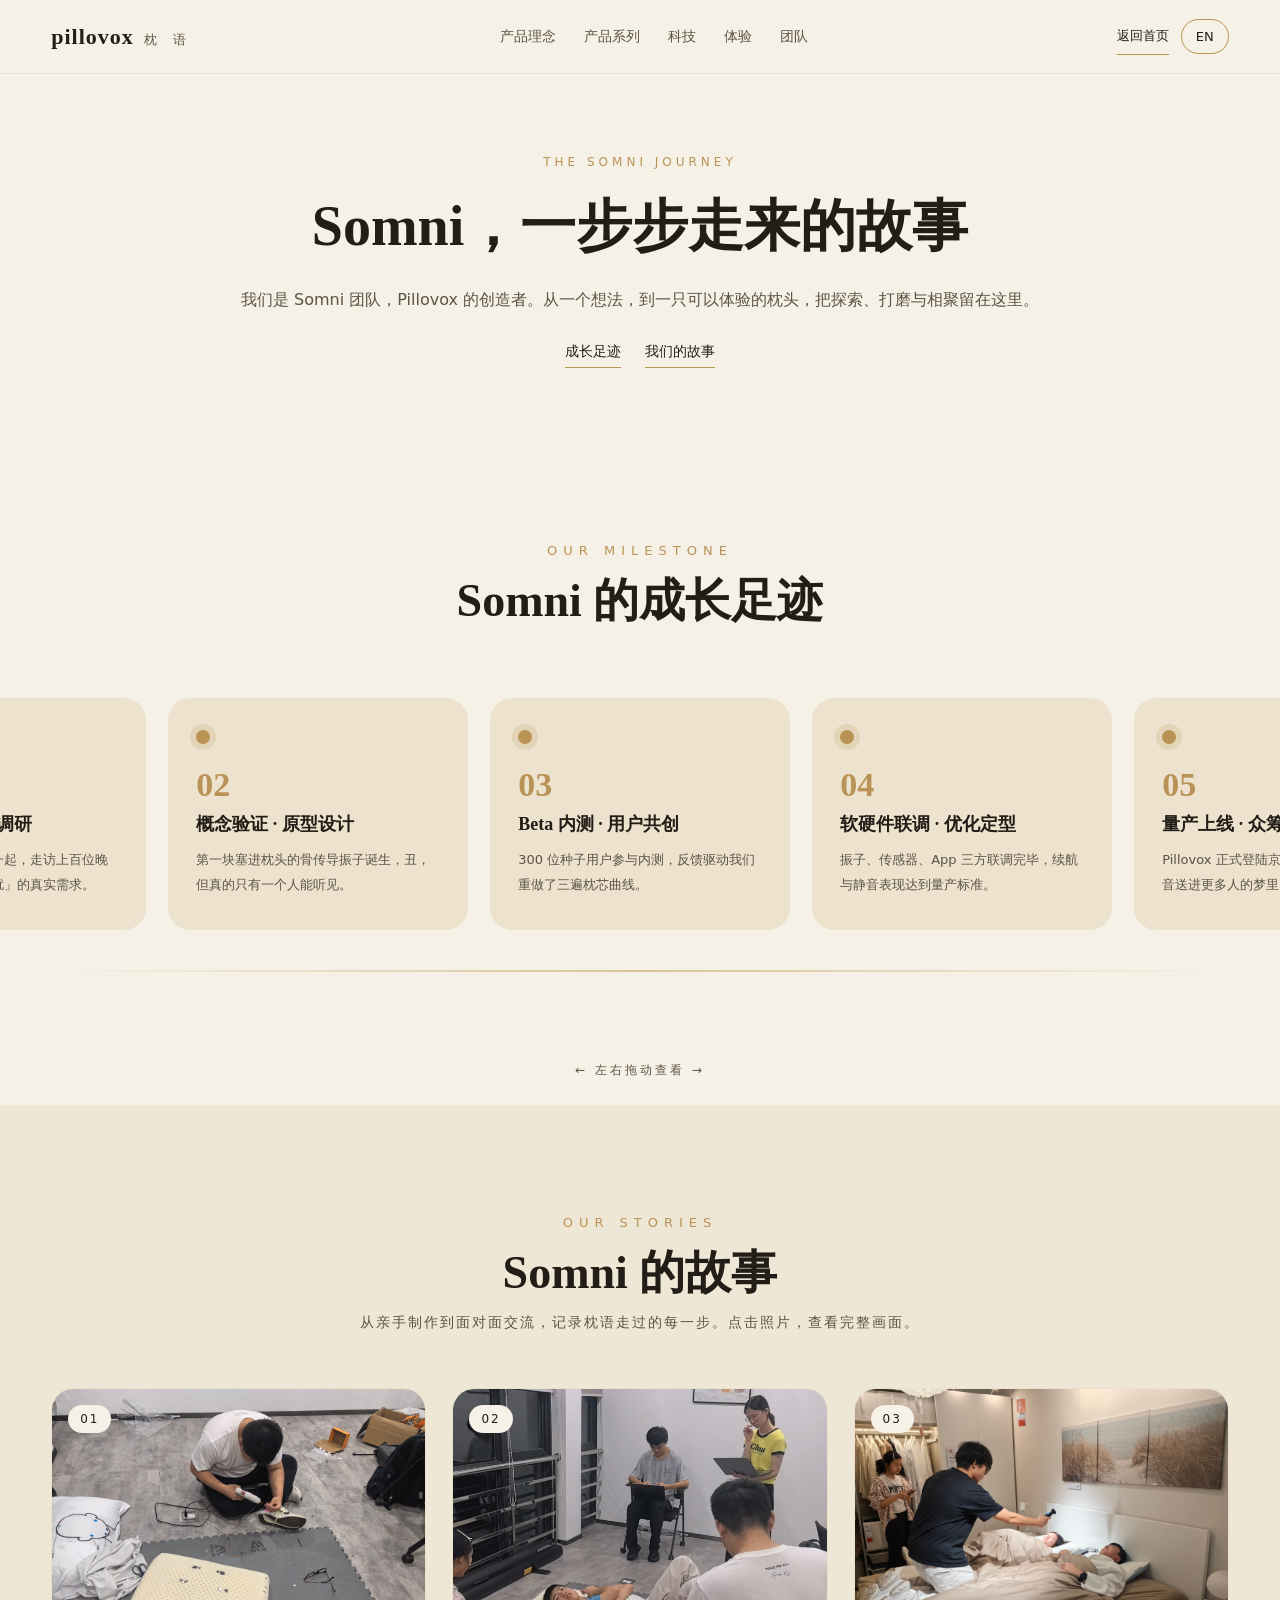
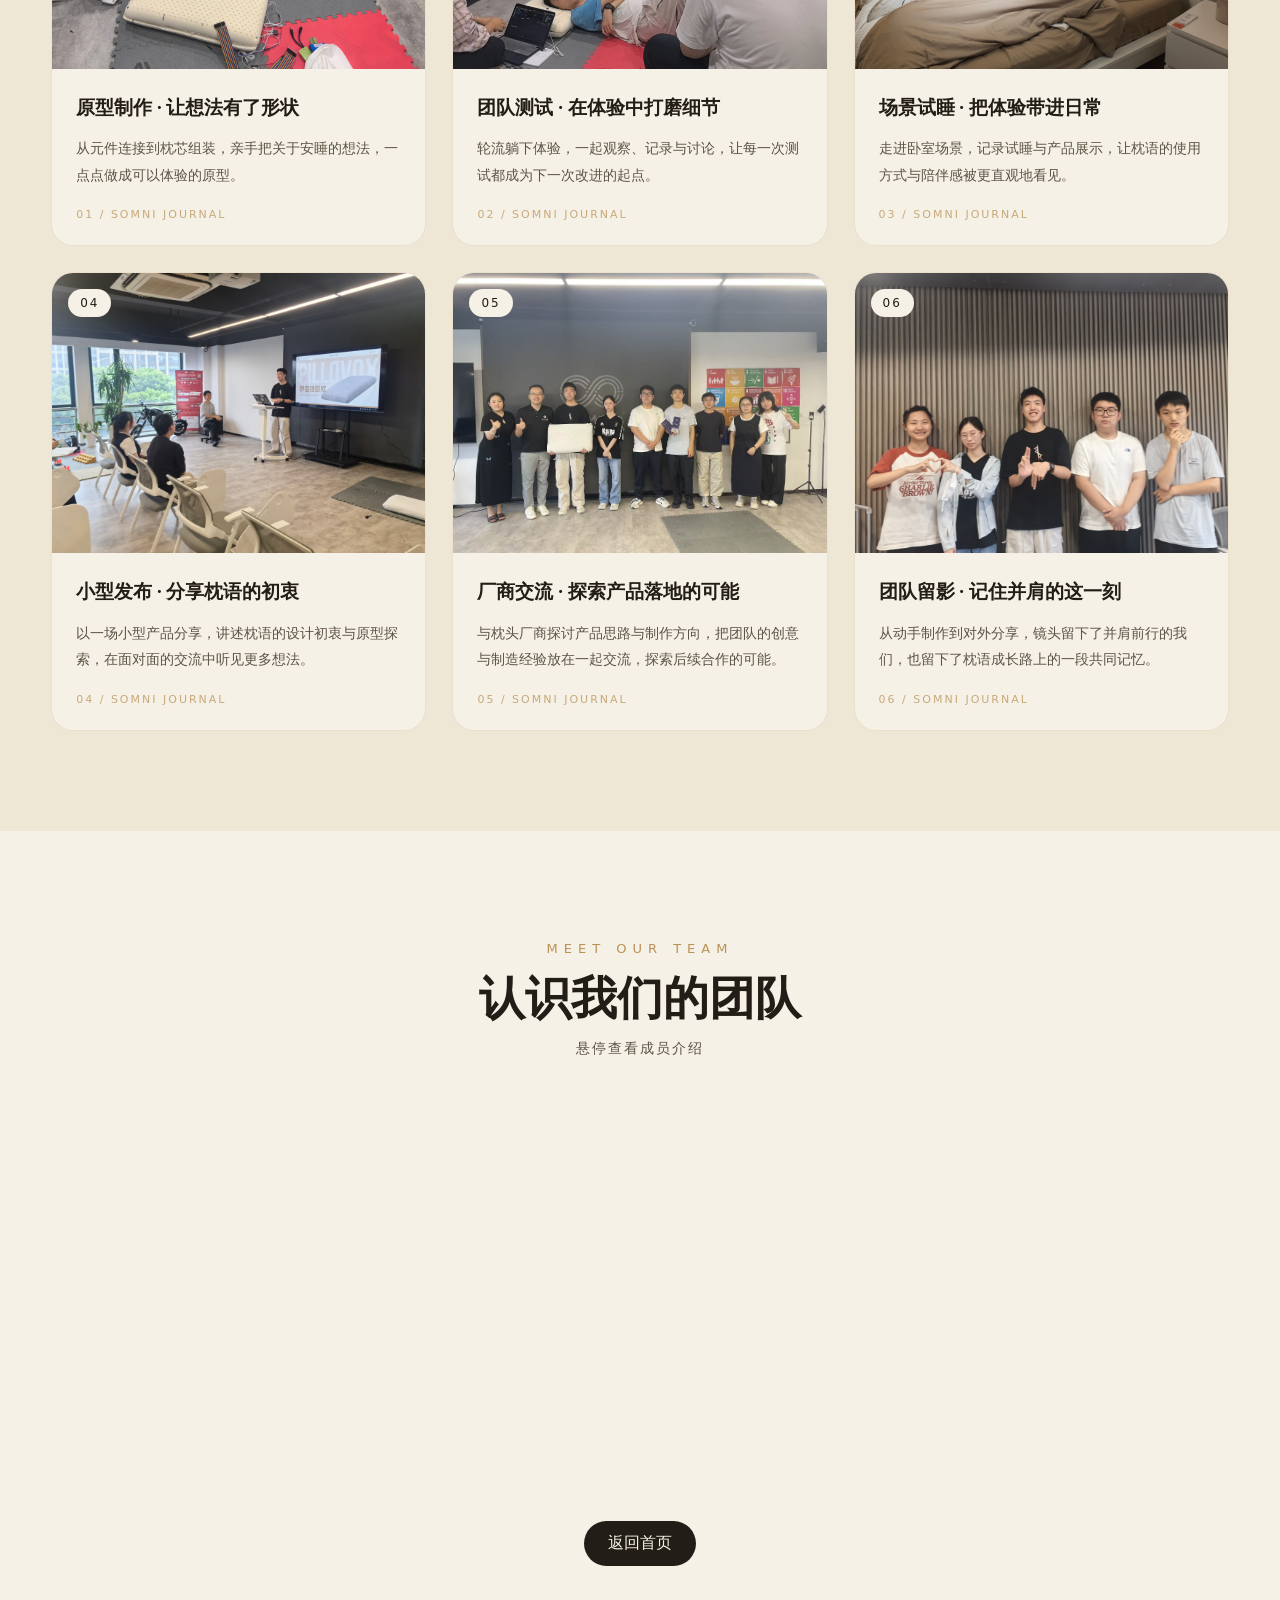
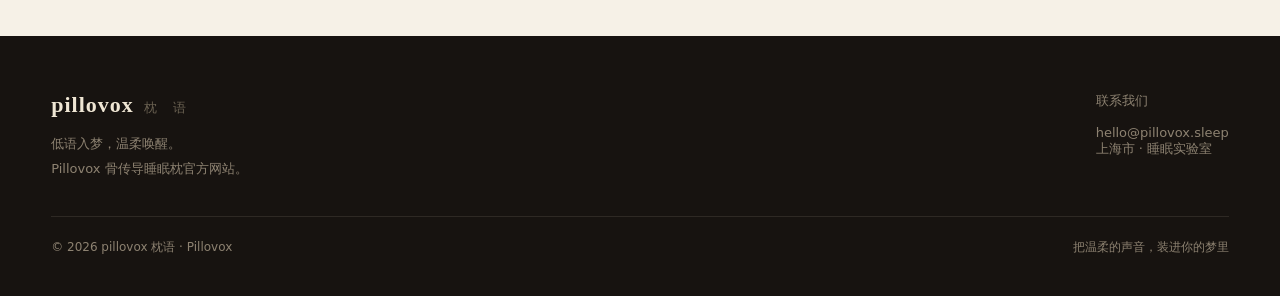
==== commit 5b4f8690: "Correct Chinese name for Chen Xinghao" ====
--- a/journey.html
+++ b/journey.html
@@ -52,8 +52,8 @@
     </div>
     <div class="team-grid">
       <div class="member reveal">
-        <img class="avatar" src="assets/team/chen-xinghao.png" alt="陈星昊" width="400" height="400" loading="lazy">
-        <h3>陈星昊</h3><div class="role">CEO</div>
+        <img class="avatar" src="assets/team/chen-xinghao.png" alt="陈星皓" width="400" height="400" loading="lazy">
+        <h3>陈星皓</h3><div class="role">CEO</div>
         <div class="desc">连续创业者，资深「晚睡患者」。负责整体战略与融资，立志让全世界都能安心熬夜。</div>
       </div>
       <div class="member reveal d1">
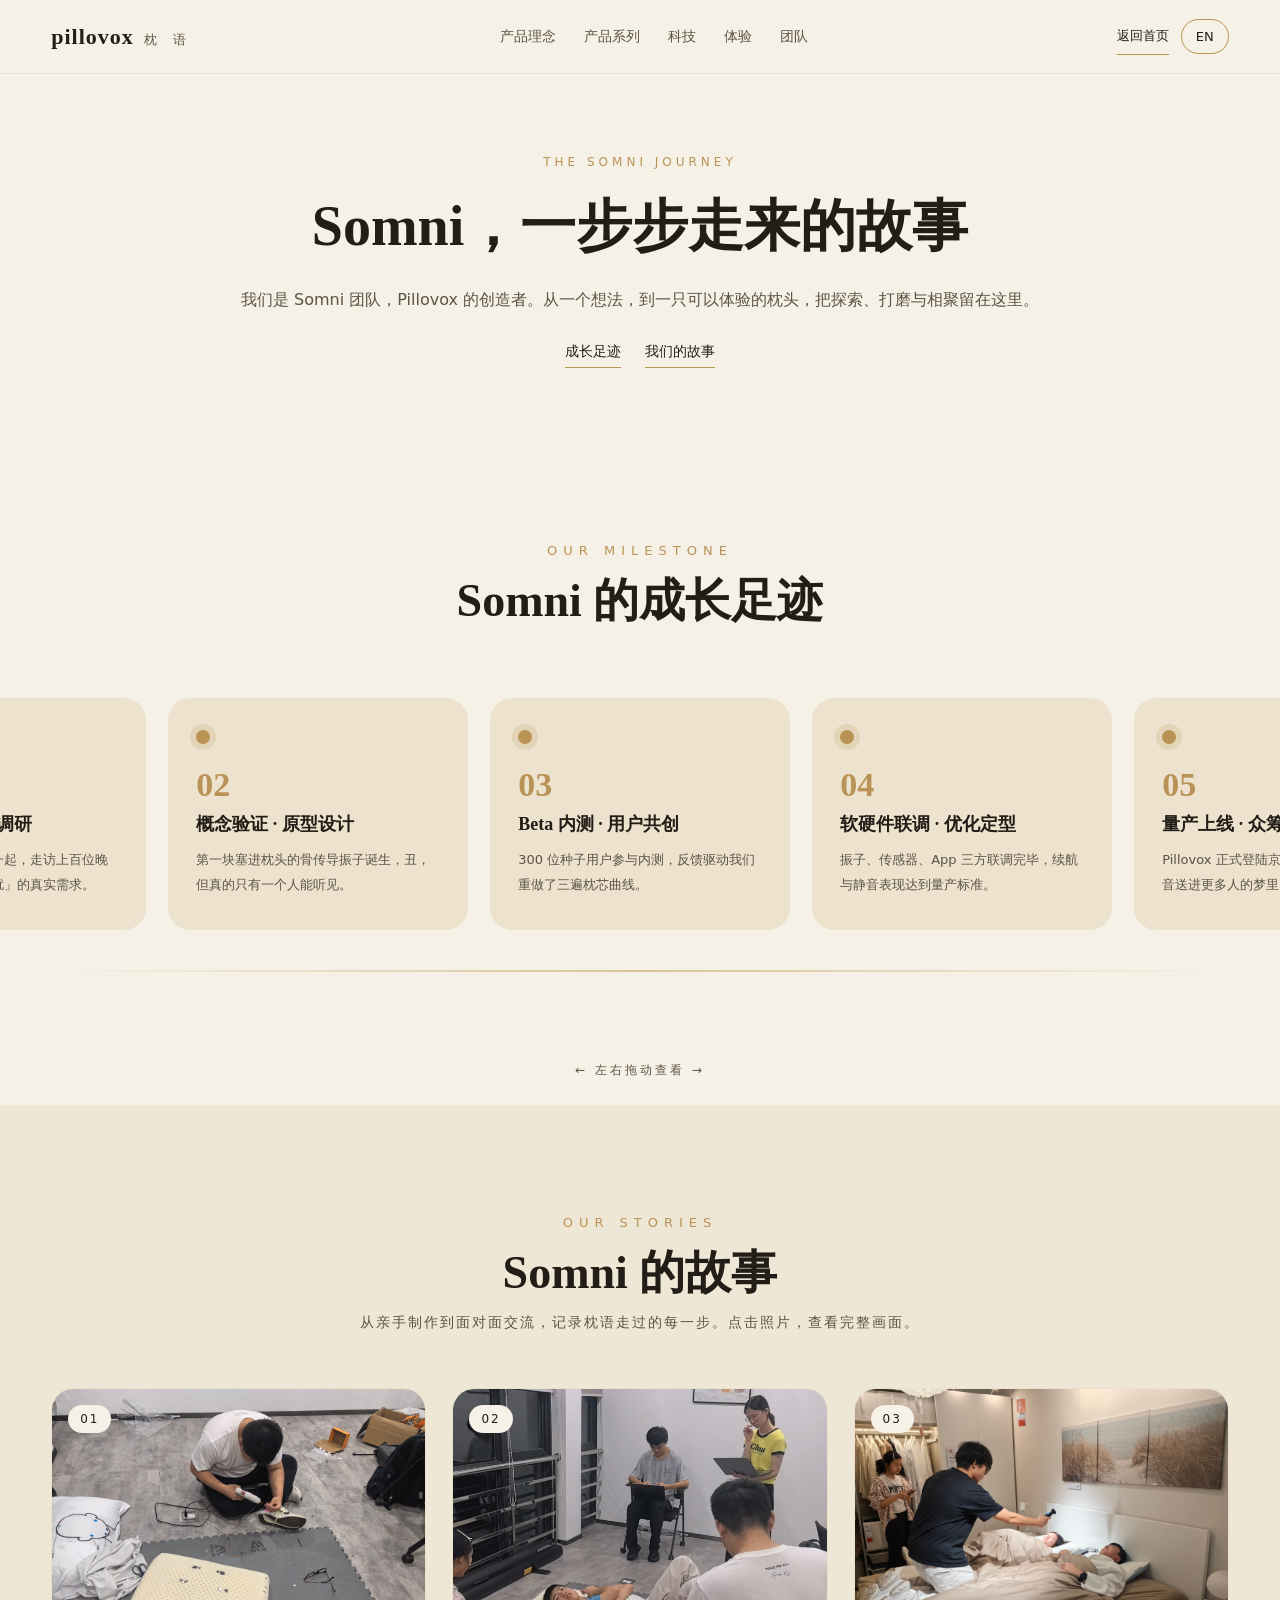
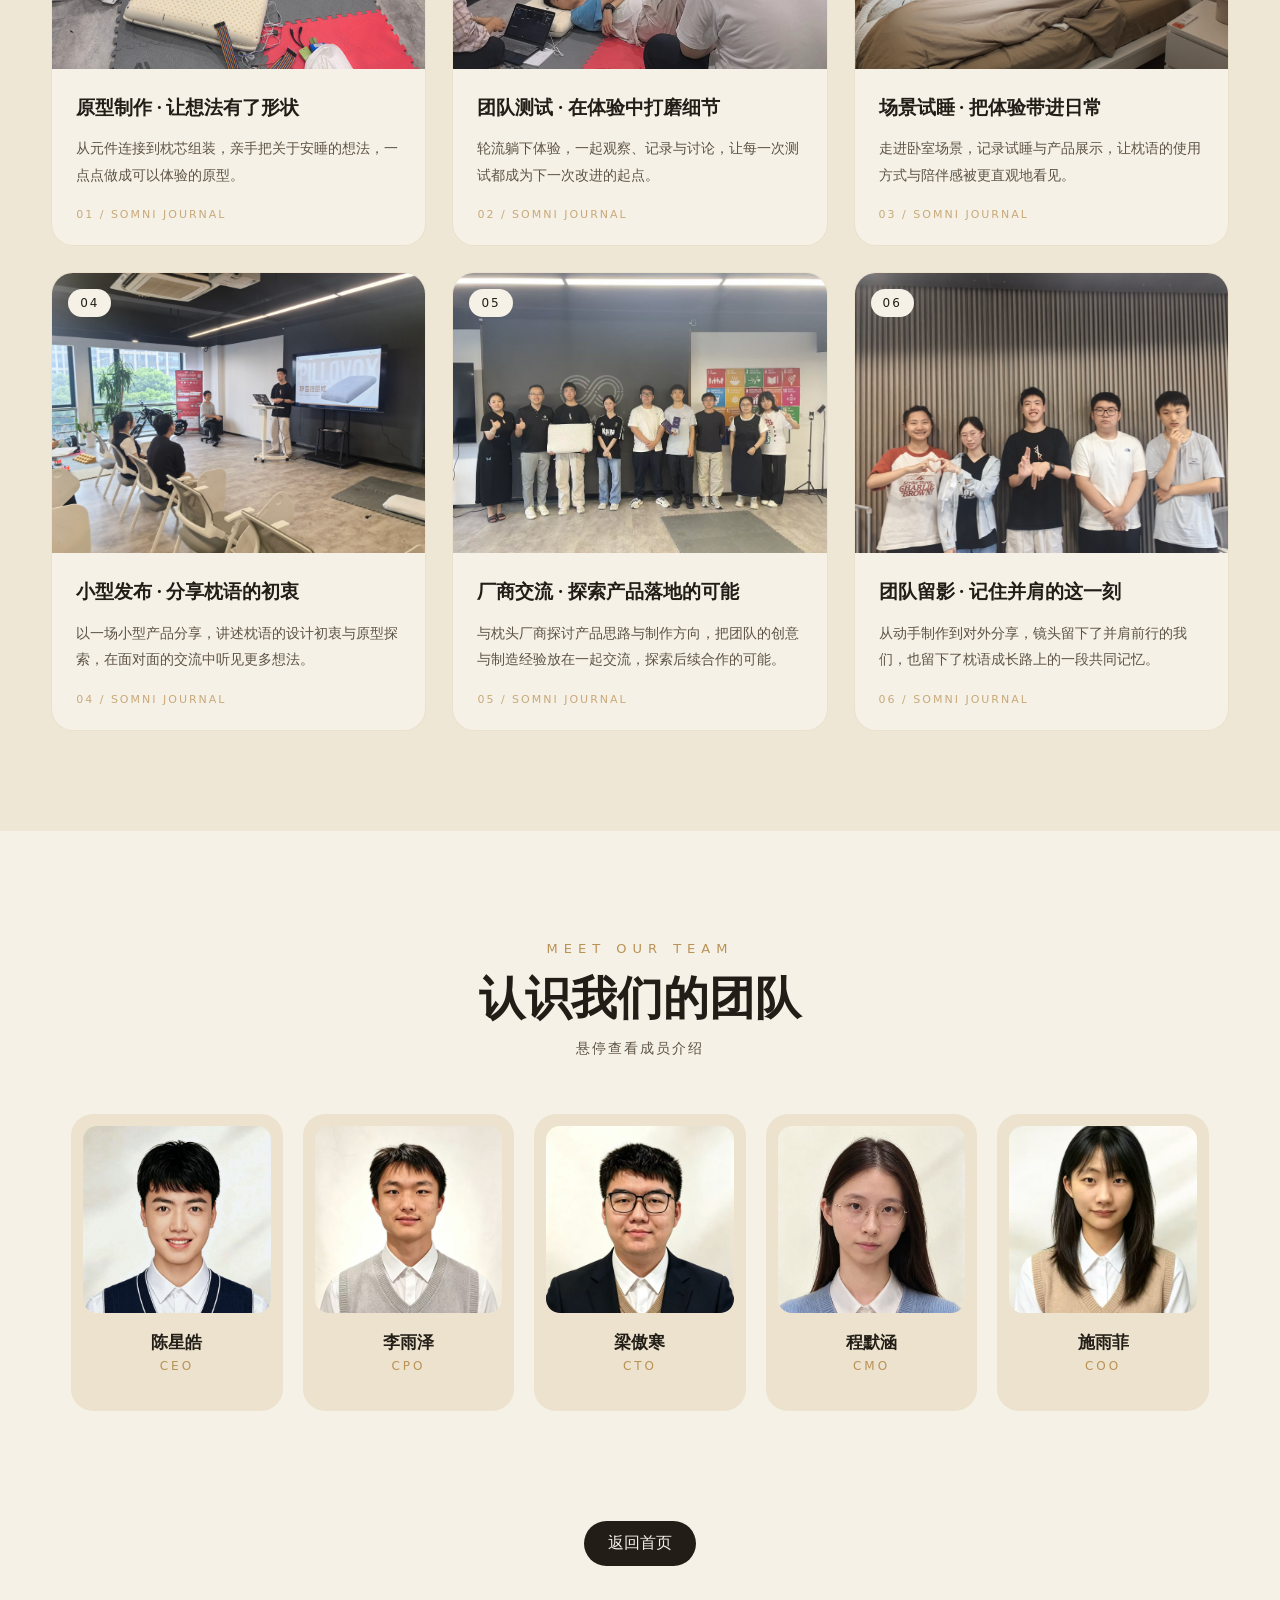
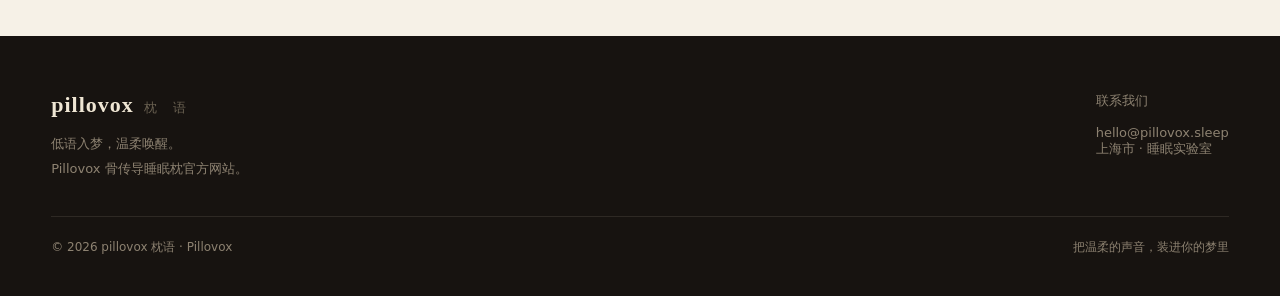
==== commit cc7df0ca: "Skip whitespace in bilingual text translation" ====
--- a/journey.html
+++ b/journey.html
@@ -97,4 +97,4 @@
   <img id="lbImg" src="" alt="">
   <button class="close" id="lbClose">&times;</button>
 </div>
-<script src="journey.js"></script><script src="i18n.js"></script></body></html>+<script src="journey.js"></script><script src="i18n.js?v=20261111-2"></script></body></html>
